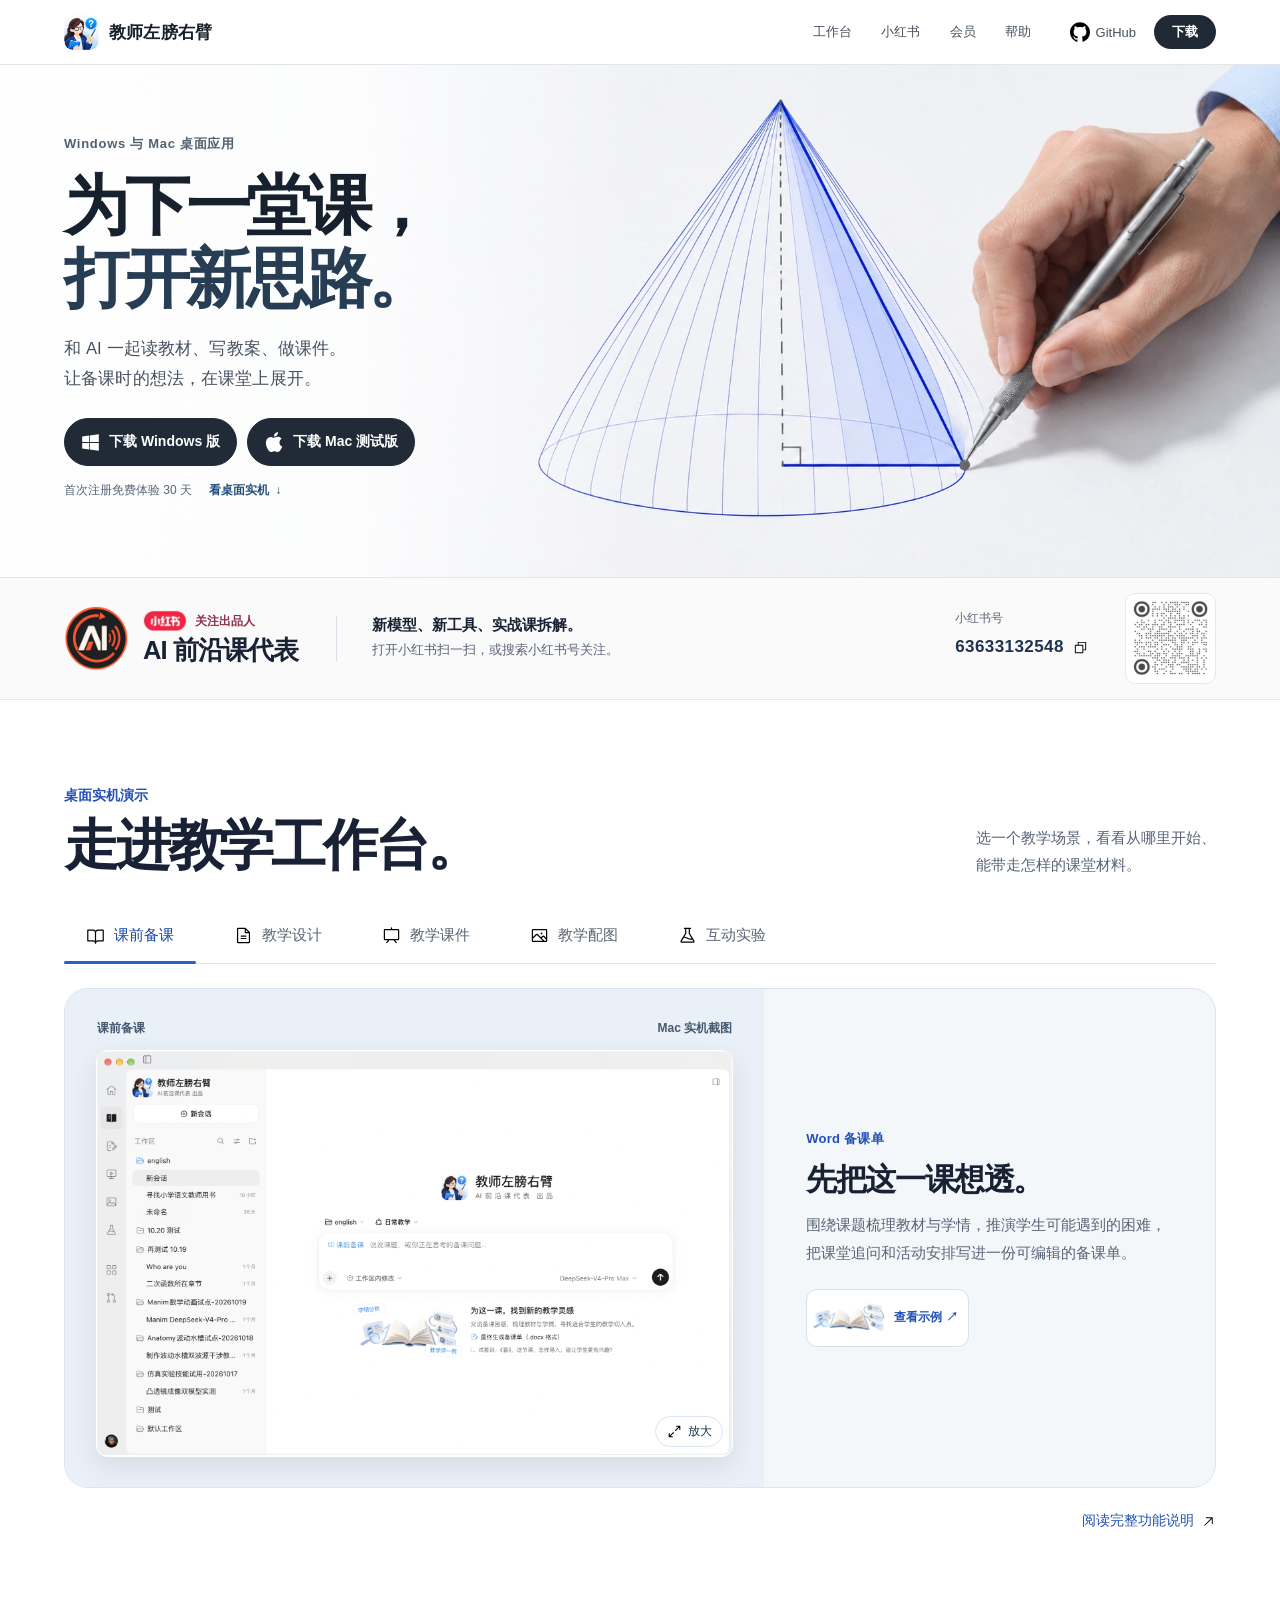
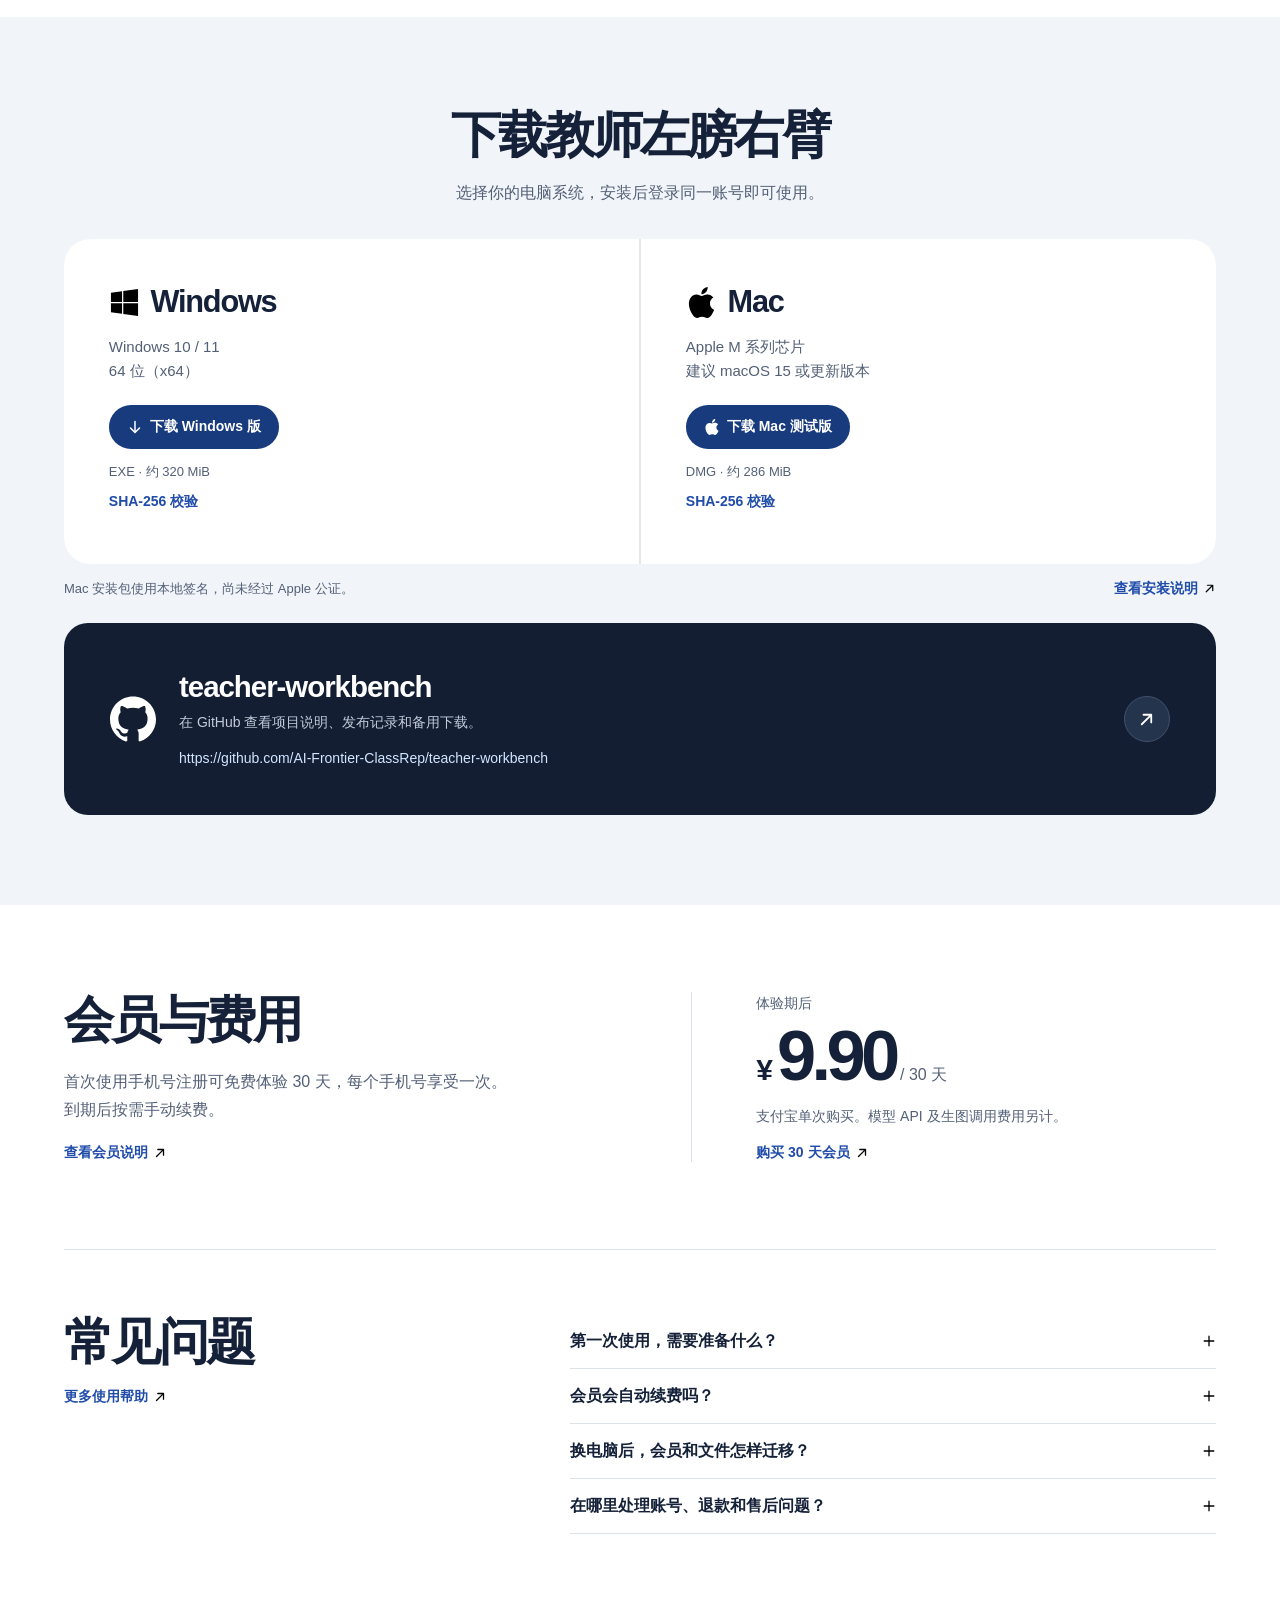
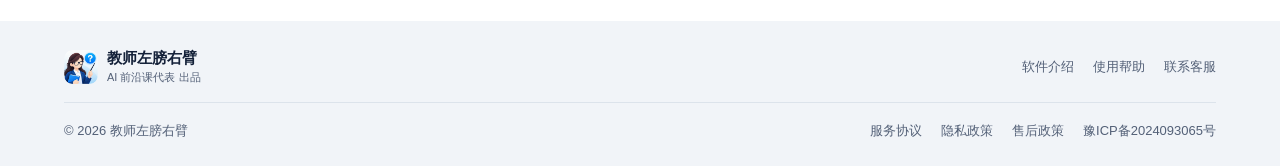
==== index.html @ 5b0a6f9f "使用官网布局发布教师左膀右臂展示页" ====
<!DOCTYPE html>
<html lang="zh-CN">
<head>
  <meta charset="UTF-8">
  <meta name="viewport" content="width=device-width,initial-scale=1">
  <meta name="theme-color" content="#fafaf9">
  <meta name="description" content="教师左膀右臂是面向中小学教师的 AI 桌面教学工作台。下载 Windows 或 Mac 版，制作备课单、教案、课件、教学配图和仿真实验。">
  <link rel="icon" href="assets/teacher-icon.webp">
  <link rel="stylesheet" href="site.css">
  <link rel="stylesheet" href="lower.css">
  <meta name="referrer" content="strict-origin-when-cross-origin">
  <link rel="canonical" href="https://accounts.iris-pro.com.cn/">
  <title>教师左膀右臂 · AI 桌面教学工作台</title>
  <script defer src="site.js"></script>
</head>
<body id="top">
<a href="#main" class="skip">跳至正文</a>
<header class="mast">
  <div class="wrap mast-row">
    <a class="brand" href="#top"><img src="assets/teacher-icon.webp" alt="" width="35" height="35">教师左膀右臂</a>
    <nav aria-label="主导航">
      <a href="#studio">工作台</a><a href="#follow">小红书</a><a href="#membership">会员</a><a href="#help">帮助</a>
    </nav>
    <div class="mast-actions">
      <a class="git" href="https://github.com/AI-Frontier-ClassRep/teacher-workbench" target="_blank" rel="noopener noreferrer" aria-label="打开 GitHub 项目"><img src="assets/brand-github.svg" width="20" height="20" alt=""><span>GitHub</span></a>
      <a class="mast-dl" href="#download">下载</a>
    </div>
  </div>
</header>
<main id="main">
  <section class="hero" aria-labelledby="hero-title">
    <div class="hero-art">
      <img class="hero-poster" src="assets/teaching-cone.webp" alt="手与白纸上的圆锥教学示意" width="1923" height="818" fetchpriority="high">
      <video id="hero-film" data-src="assets/teaching-cone.mp4" poster="assets/teaching-cone.webp" width="1923" height="818" autoplay muted loop playsinline preload="none" aria-hidden="true" hidden></video>
      <button class="motion-control" id="motion-control" type="button" aria-controls="hero-film" hidden>播放动画</button>
    </div>
    <div class="wrap hero-wrap">
      <div class="hero-copy">
        <p class="platform-line">Windows 与 Mac 桌面应用</p>
        <h1 id="hero-title">为下一堂课，<br><span>打开新思路。</span></h1>
        <p class="hero-intro">和 AI 一起读教材、写教案、做课件。<br>让备课时的想法，在课堂上展开。</p>
        <div class="hero-downloads">
          <a href="https://download.iris-pro.com.cn/downloads/%E6%95%99%E5%B8%88%E5%B7%A6%E8%86%80%E5%8F%B3%E8%87%82-2.2.9.20261102.5.exe"><img src="assets/brand-windows.svg" width="19" height="19" alt="">下载 Windows 版</a>
          <a href="https://download.iris-pro.com.cn/downloads/Teacher-Workbench-2.2.9-mac-arm64-test.dmg"><img src="assets/brand-apple.svg" width="20" height="20" alt="">下载 Mac 测试版</a>
        </div>
        <div class="hero-foot"><span>首次注册免费体验 30 天</span><a href="#studio">看桌面实机 <span aria-hidden="true">↓</span></a></div>
      </div>
    </div>
  </section>

  <section class="social" id="follow" aria-labelledby="follow-name">
    <div class="wrap social-row">
      <div class="social-person">
        <img class="avatar" src="assets/ai-frontier-logo.webp" alt="AI 前沿课代表标志" width="72" height="72">
        <div><div class="social-label"><img src="assets/xiaohongshu-logo.webp" alt="小红书" width="48" height="25"><span>关注出品人</span></div>
        <h2 id="follow-name">AI 前沿课代表</h2></div>
      </div>
      <div class="social-description"><strong>新模型、新工具、实战课拆解。</strong><p>打开小红书扫一扫，或搜索小红书号关注。</p></div>
      <div class="social-number"><span>小红书号</span>
        <button id="copy-id" type="button" aria-label="复制小红书号 63633132548"><span>63633132548</span><img src="assets/icon-copy.svg" alt="" width="15" height="15"></button>
        <small id="copy-status" role="status"></small>
      </div>
      <button class="qr-open" data-preview="assets/xiaohongshu-qr.webp" data-title="扫码关注 AI 前沿课代表" data-qr type="button"><img src="assets/xiaohongshu-qr.webp" width="86" height="86" alt="放大小红书关注二维码"></button>
    </div>
  </section>

  <section class="studio wrap" id="studio" aria-labelledby="studio-title">
  <span class="legacy-anchor" id="features" aria-hidden="true"></span>
    <div class="studio-heading">
      <div><p class="eyebrow">桌面实机演示</p><h2 id="studio-title">走进教学工作台。</h2></div>
      <p>选一个教学场景，看看从哪里开始、<br>能带走怎样的课堂材料。</p>
    </div>
    <div class="studio-tabs" role="tablist" aria-label="教学场景">
      <button type="button" id="tab-prep" role="tab" aria-selected="true" aria-controls="studio-content" data-scene="prep"><img src="assets/icon-book.svg" alt="">课前备课</button>
      <button type="button" id="tab-design" role="tab" tabindex="-1" aria-selected="false" aria-controls="studio-content" data-scene="design"><img src="assets/icon-document.svg" alt="">教学设计</button>
      <button type="button" id="tab-slides" role="tab" tabindex="-1" aria-selected="false" aria-controls="studio-content" data-scene="slides"><img src="assets/icon-slides.svg" alt="">教学课件</button>
      <button type="button" id="tab-images" role="tab" tabindex="-1" aria-selected="false" aria-controls="studio-content" data-scene="images"><img src="assets/icon-image.svg" alt="">教学配图</button>
      <button type="button" id="tab-simulation" role="tab" tabindex="-1" aria-selected="false" aria-controls="studio-content" data-scene="simulation"><img src="assets/icon-flask.svg" alt="">互动实验</button>
    </div>
    <div class="studio-content" role="tabpanel" id="studio-content" aria-labelledby="tab-prep" tabindex="0">
      <div class="workbench">
        <div class="stage-meta"><span id="screen-label">课前备课</span><span>Mac 实机截图</span></div>
        <button class="workbench-screen" id="real-screen" type="button" data-preview="assets/mac-prep.webp" data-scene-preview="prep" data-title="课前备课 · 桌面实机" aria-label="放大课前备课实机截图">
          <img class="screenshot-crop" id="screen" src="assets/mac-prep.webp" width="1920" height="1225" alt="课前备课桌面实机界面" loading="lazy">
          <span class="expand"><img src="assets/icon-expand.svg" alt="" width="17" height="17"> 放大</span>
        </button>
      </div>
      <div class="outcome">
        <p class="format" id="format">Word 备课单</p><h3 id="scene-title">先把这一课想透。</h3>
        <p id="scene-desc">围绕课题梳理教材与学情，推演学生可能遇到的困难，把课堂追问和活动安排写进一份可编辑的备课单。</p>
        <div id="sample-list" class="samples"><button type="button" class="sample" data-preview="assets/example-prep.webp" data-title="备课思路示例"><img src="assets/example-prep.webp" alt="备课思路示例" loading="lazy"><span>查看示例 ↗</span></button></div>
      </div>
    </div>
    <a class="more" href="https://accounts.iris-pro.com.cn/pages/product.html">阅读完整功能说明 <img src="assets/icon-external.svg" width="15" height="15" alt=""></a>
  </section>
<section class="as-download" id="download" aria-labelledby="as-download-title">
  <div class="wrap as-download-inner">
    <div class="as-download-head">
      <h2 id="as-download-title">下载教师左膀右臂</h2>
      <p>选择你的电脑系统，安装后登录同一账号即可使用。</p>
    </div>
    <div class="as-platforms">
      <article class="as-platform" aria-labelledby="as-windows-title">
        <h3 id="as-windows-title"><img src="assets/icons/windows.svg" alt="" width="23" height="23">Windows</h3>
        <p class="as-platform-spec">Windows 10 / 11<br>64 位（x64）</p>
        <a class="as-dl-button" href="https://download.iris-pro.com.cn/downloads/%E6%95%99%E5%B8%88%E5%B7%A6%E8%86%80%E5%8F%B3%E8%87%82-2.2.9.20261102.5.exe"><img src="assets/icons/arrow-down.svg" width="16" height="16" alt="">下载 Windows 版</a>
        <p class="as-file-info">EXE · 约 320 MiB</p>
        <a class="as-file-link" href="https://download.iris-pro.com.cn/downloads/SHA256.txt" aria-label="下载 Windows 安装包 SHA-256 校验文件">SHA-256 校验</a>
      </article>
      <article id="download-macos" class="as-platform" aria-labelledby="as-mac-title">
        <h3 id="as-mac-title"><img src="assets/icons/apple.svg" alt="" width="23" height="23">Mac</h3>
        <p class="as-platform-spec">Apple M 系列芯片<br>建议 macOS 15 或更新版本</p>
        <a class="as-dl-button" href="https://download.iris-pro.com.cn/downloads/Teacher-Workbench-2.2.9-mac-arm64-test.dmg"><img src="assets/icons/apple.svg" width="16" height="16" alt="">下载 Mac 测试版</a>
        <p class="as-file-info">DMG · 约 286 MiB</p>
        <a class="as-file-link" href="https://download.iris-pro.com.cn/downloads/SHA256-macos.txt" aria-label="下载 Mac 安装包 SHA-256 校验文件">SHA-256 校验</a>
      </article>
    </div>
    <div class="as-install-note">
      <p>Mac 安装包使用本地签名，尚未经过 Apple 公证。</p>
      <a href="https://accounts.iris-pro.com.cn/pages/help.html#installation">查看安装说明 <img src="assets/icons/arrow-up-right.svg" width="13" height="13" alt=""></a>
    </div>
    <div class="as-project">
      <img class="as-gh-icon" src="assets/icons/github.svg" alt="GitHub" width="46" height="46">
      <div class="as-project-copy">
        <h3>teacher-workbench</h3>
        <p>在 GitHub 查看项目说明、发布记录和备用下载。</p>
        <a class="as-gh-address" href="https://github.com/AI-Frontier-ClassRep/teacher-workbench" target="_blank" rel="noopener noreferrer">https://github.com/<wbr>AI-Frontier-ClassRep/<wbr>teacher-workbench</a>
      </div>
      <a class="as-gh-go" aria-label="在新标签页打开 GitHub 项目 teacher-workbench" href="https://github.com/AI-Frontier-ClassRep/teacher-workbench" target="_blank" rel="noopener noreferrer"><img src="assets/icons/arrow-up-right.svg" alt="" width="19" height="19"></a>
    </div>
  </div>
</section>

<section class="as-membership" id="membership" aria-labelledby="as-member-title">
  <span class="legacy-anchor" id="pricing" aria-hidden="true"></span>
  <div class="wrap as-member-inner">
    <div class="as-member-intro">
      <h2 id="as-member-title">会员与费用</h2>
      <p>首次使用手机号注册可免费体验 30 天，每个手机号享受一次。到期后按需手动续费。</p>
      <a class="as-text-link" href="https://accounts.iris-pro.com.cn/pages/membership.html">查看会员说明 <img src="assets/icons/arrow-up-right.svg" alt="" width="14" height="14"></a>
    </div>
    <div class="as-price">
      <p>体验期后</p>
      <div class="as-price-number"><span>¥</span><strong>9.90</strong><span> / 30 天</span></div>
      <p>支付宝单次购买。模型 API 及生图调用费用另计。</p>
      <a class="as-text-link" href="https://accounts.iris-pro.com.cn/pages/checkout.html" target="_blank" rel="noopener noreferrer">购买 30 天会员 <img src="assets/icons/arrow-up-right.svg" width="14" height="14" alt=""></a>
    </div>
  </div>
</section>

<section class="as-help" id="help" aria-labelledby="as-help-title">
  <span class="legacy-anchor" id="faq" aria-hidden="true"></span>
  <div class="wrap as-help-inner">
    <div class="as-help-intro">
      <h2 id="as-help-title">常见问题</h2>
      <a class="as-text-link" href="https://accounts.iris-pro.com.cn/pages/help.html">更多使用帮助 <img src="assets/icons/arrow-up-right.svg" width="14" height="14" alt=""></a>
    </div>
    <div class="as-questions">
      <details><summary>第一次使用，需要准备什么？</summary><p>安装桌面应用并登录账号，在设置中配置自己的模型 API，再选择工作区和教学功能开始备课。</p></details>
      <details><summary>会员会自动续费吗？</summary><p>到期后由你决定是否继续使用。每次手动续费延长 30 天，仍在有效期内的会员会从原到期日继续延长。</p></details>
      <details><summary>换电脑后，会员和文件怎样迁移？</summary><p>用原手机号登录即可继续使用已有会员。工作区文件保存在本机，换电脑前请自行备份和迁移。</p></details>
      <details><summary>在哪里处理账号、退款和售后问题？</summary><p>可以通过客服邮箱 <a href="mailto:982241633@qq.com">982241633@qq.com</a> 联系，或查看<a href="https://accounts.iris-pro.com.cn/policies/support">售后支持与账号注销说明</a>。</p></details>
    </div>
  </div>
</section>

</main>
<footer class="as-footer">
  <div class="wrap">
    <div class="as-footer-main">
      <div class="as-footer-brand"><img src="assets/teacher-icon.webp" width="34" height="34" alt=""><span>教师左膀右臂<small>AI 前沿课代表 出品</small></span></div>
      <nav aria-label="官网与服务"><a href="https://accounts.iris-pro.com.cn/pages/product.html">软件介绍</a><a href="https://accounts.iris-pro.com.cn/pages/help.html">使用帮助</a><a href="mailto:982241633@qq.com">联系客服</a></nav>
    </div>
    <div class="as-footer-legal">
      <span>© 2026 教师左膀右臂</span>
      <nav aria-label="政策与备案"><a href="https://accounts.iris-pro.com.cn/policies/terms">服务协议</a><a href="https://accounts.iris-pro.com.cn/policies/privacy">隐私政策</a><a href="https://accounts.iris-pro.com.cn/policies/support">售后政策</a><a href="https://beian.miit.gov.cn/" target="_blank" rel="noopener noreferrer">豫ICP备2024093065号</a></nav>
    </div>
  </div>
</footer>

<dialog id="viewer" aria-labelledby="viewer-title">
  <div class="viewer-body">
    <div class="viewer-head"><h2 id="viewer-title"></h2><button class="close" id="viewer-close" type="button" aria-label="关闭预览"><img src="assets/icon-close.svg" width="20" height="20" alt=""></button></div>
    <img class="viewer-image" id="viewer-image" alt="">
    <a id="save-card" href="assets/xiaohongshu-profile-card.jpg" download="AI前沿课代表-小红书名片.jpg" hidden>保存完整小红书名片</a>
  </div>
</dialog>
</body></html>
---- site.css ----
:root {
  color-scheme: light;
  font-family: -apple-system, BlinkMacSystemFont, "PingFang SC", "Microsoft YaHei", "Noto Sans CJK SC", sans-serif;
  color: #192234;
  background: white;
  -webkit-font-smoothing: antialiased;
  --ink: #111b2a;
  --muted: #586477;
  --blue: #224fb5;
  --pad: clamp(20px,5vw,76px);
}
*, *::before, *::after {box-sizing:border-box}
body,h1,h2,h3,p {margin:0}
a {color:inherit;text-decoration:none}
img {display:block;max-width:100%}
button {font:inherit;color:inherit;cursor:pointer}
button,a {-webkit-tap-highlight-color:transparent}
:focus-visible {outline:3px solid #559bf5;outline-offset:4px}
[hidden] {display:none!important}
.wrap {width:min(1220px,calc(100% - var(--pad)*2)); margin-inline:auto}
section[id] {scroll-margin-top:76px}
.skip {position:fixed;z-index:20;top:6px;left:6px;transform:translateY(-160%);padding:12px;background:white;border-radius:8px}
.skip:focus {transform:none}
.mast {position:sticky;top:0;z-index:10;background:rgb(255 255 255 / 95%);backdrop-filter:blur(18px);color:#19202c;border-bottom:1px solid #e3e6e8}
.mast-row {height:64px;display:flex;align-items:center;gap:clamp(18px,3vw,46px)}
.brand {display:inline-flex;align-items:center;gap:10px;font-size:17px;font-weight:650;white-space:nowrap;letter-spacing:.012em}
.brand img {border-radius:9px}
.mast nav {display:flex;align-items:center;gap:clamp(14px,2.3vw,38px);margin-left:auto}
.mast nav a,.git {min-height:44px;display:inline-flex;align-items:center;color:#46505c;font-size:13px;font-weight:520;white-space:nowrap}
.mast nav a:hover,.git:hover {color:#131b27;text-decoration:underline;text-underline-offset:5px}
.mast-actions {display:flex;align-items:center;gap:18px}
.git {gap:6px}
.git img {display:block}
.mast-dl {display:grid;place-items:center;padding:8px 18px;background:#202a35;color:#fff;border-radius:30px;font-size:13px;font-weight:650}
.hero {
  position:relative; isolation:isolate; overflow:hidden;
  background:#fafaf9; color:#16212d;
}
.hero-art {position:absolute;inset:0;z-index:0;overflow:hidden;margin:0}
.hero-art > img, .hero-art > video {
  position:absolute;inset:0;width:100%;height:100%;object-fit:cover;object-position:center;
}
.hero-art::after {
  content:"";position:absolute;inset:0;pointer-events:none;
  background:linear-gradient(90deg,rgba(255,255,255,.94),rgba(255,255,255,.84) 27%,rgba(255,255,255,.32) 42%,transparent 50%);
}
.hero-wrap {min-height:clamp(468px,40vw,660px);display:flex;align-items:center;position:relative;pointer-events:none}
.hero-copy {padding:38px 0 44px;max-width:46%;pointer-events:auto}
.platform-line {color:#526170;font-size:13px;letter-spacing:.055em;font-weight:600}
.hero h1 {font-size:clamp(51px,5.05vw,80px);line-height:1.12;letter-spacing:-.065em;font-weight:720;margin:17px 0 19px}
.hero h1 span {color:#263d53}
.hero-intro {color:#465260;font-size:clamp(15px,1.3vw,19px);line-height:1.8;letter-spacing:.008em}
.hero-downloads {display:flex;gap:10px;margin:24px 0 14px}
.hero-downloads a {
  display:inline-flex;align-items:center;justify-content:center;gap:9px;min-height:48px;min-width:155px;padding:0 16px;
  border-radius:24px;border:1px solid #202b37;background:#202b37;color:#fff;
  font-size:14px;font-weight:650;white-space:nowrap;transition:background .18s,transform .18s;
}
.hero-downloads img {filter:invert(1)}
.hero-downloads a:hover {transform:translateY(-2px);background:#324457}
.hero-foot {display:flex;align-items:center;flex-wrap:wrap;gap:7px 17px;color:#576575;font-size:12px;line-height:1.7}
.hero-foot a {font-weight:650;color:#234f7d}
.hero-foot a:hover {text-decoration:underline}
.hero-foot a span {margin-left:3px}
.motion-control {
  position:absolute;z-index:1;right:var(--pad);bottom:17px;min-height:40px;
  border-radius:22px;border:1px solid #cad1d6;background:rgb(255 255 255 / 93%);
  color:#283642;font-size:12px;font-weight:600;padding:0 16px;
}
.motion-control:hover {background:white;border-color:#7a8b96}
.social {background:#fafafa;border-block:1px solid #e4e6e8}
.social-row {display:grid;grid-template-columns:auto minmax(150px,1fr) auto auto;gap:clamp(18px,2.9vw,46px);align-items:center;padding-block:15px}
.social-person {display:flex;align-items:center;gap:14px}
.avatar {width:65px;height:65px;border-radius:50%}
.social-label {display:flex;align-items:center;gap:8px;color:#8e3049;font-size:12px;font-weight:600}
.social-label img {width:44px;height:auto;mix-blend-mode:multiply}
.social-person h2 {font-size:clamp(20px,2vw,29px);letter-spacing:-.035em;margin-top:3px;line-height:1.25;white-space:nowrap}
.social-description {padding-left:clamp(12px,2.8vw,40px);border-left:1px solid #d9dfea}
.social-description strong {font-size:15px}
.social-description p {margin-top:5px;font-size:13px;line-height:1.6;color:var(--muted)}
.social-number {position:relative;display:grid;align-content:center;color:var(--muted);font-size:12px}
.social-number button {display:flex;align-items:center;gap:9px;min-height:40px;padding:0;border:0;background:transparent;color:#21334f;font-size:17px;font-weight:660;font-variant-numeric:tabular-nums;letter-spacing:.025em}
#copy-status:not(:empty) {position:absolute;bottom:-10px;color:#11578b;white-space:nowrap}
.qr-open {display:block;padding:1px;border:1px solid #e5e8ef;border-radius:10px;overflow:hidden;background:white}
.qr-open img {width:87px;height:auto}
.qr-open:hover {border-color:#a3b5cf}
.studio {padding-block:clamp(58px,6.8vw,103px)}
.studio-heading {display:flex;align-items:flex-end;justify-content:space-between;gap:20px}
.eyebrow {color:var(--blue);font-size:14px;font-weight:650}
.studio-heading h2 {margin-top:7px;font-size:clamp(38px,4.3vw,64px);font-weight:720;line-height:1.2;letter-spacing:-.058em}
.studio-heading>p {color:var(--muted);font-size:15px;line-height:1.8}
.studio-tabs {display:flex;align-items:stretch;justify-content:flex-start;gap:clamp(5px,1.3vw,19px);margin-top:30px;border-bottom:1px solid #dee4ec}
.studio-tabs button {position:relative;display:flex;align-items:center;justify-content:center;gap:9px;border:0;background:transparent;color:#5b6573;min-height:55px;padding:0 clamp(10px,1.7vw,27px);font-weight:590;font-size:15px}
.studio-tabs button::after {content:"";position:absolute;bottom:-1px;left:0;right:0;height:3px;background:transparent;border-radius:3px}
.studio-tabs button[aria-selected=true] {color:#1544aa}
.studio-tabs button[aria-selected=true]::after {background:#295fcd}
.studio-tabs button:hover {background:#f3f6fa}
.studio-tabs img {width:19px;height:19px}
.studio-content {display:grid;grid-template-columns:minmax(0,1.55fr) minmax(0,1fr);align-items:stretch;gap:0;margin-top:24px;overflow:hidden;border:1px solid #dde4ed;border-radius:24px;background:#f4f7fa}
.workbench {padding:clamp(16px,2.4vw,36px);background:#eaf0f7}
.stage-meta {display:flex;justify-content:space-between;gap:7px;margin:0 1px 13px;color:#465870;font-size:12px;font-weight:600}
.workbench-screen {position:relative;display:block;width:100%;padding:0;border:0;border-radius:12px;overflow:hidden;box-shadow:0 10px 26px #263c591c;background:white}
.workbench-screen>img {width:100%;height:auto}
/* Exclude the capture rails and desktop pixels outside the rounded Mac window. */
.screenshot-crop {clip-path:inset(.41% .26% round 1.25% / 1.96%)}
.expand {position:absolute;bottom:10px;right:10px;display:flex;align-items:center;gap:5px;border-radius:18px;border:1px solid #d9e4ef;padding:6px 10px;background:#fff;color:#183150;font-size:12px}
.outcome {display:flex;flex-direction:column;justify-content:center;min-width:0;padding:clamp(20px,3.3vw,53px)}
.format {color:var(--blue);font:600 13px/1.4 -apple-system,"PingFang SC",sans-serif;letter-spacing:.02em}
.outcome h3 {margin:12px 0;font-size:clamp(25px,2.45vw,39px);line-height:1.25;letter-spacing:-.045em}
#scene-desc {color:var(--muted);font-size:15px;line-height:1.85}
.samples {display:flex;flex-wrap:wrap;gap:9px;margin-top:22px}
.sample {display:flex;align-items:center;justify-content:flex-start;gap:9px;border:1px solid #dbe1e9;border-radius:11px;padding:4px 10px 4px 4px;background:white;color:var(--blue);font-size:12px;font-weight:620}
.sample>img {width:74px;height:48px;object-fit:contain;border-radius:6px}
.sample:hover {border-color:#87a6c9}
.samples.multi .sample {flex-flow:column;padding:5px;gap:4px;min-width:0;font-size:11px}
.more {width:fit-content;display:flex;align-items:center;gap:7px;margin:24px 0 0 auto;color:var(--blue);font-size:14px;font-weight:590}
.more:hover {text-decoration:underline}
dialog {width:fit-content;max-width:calc(100vw - 22px);max-height:calc(100dvh - 24px);padding:0;color:var(--ink);border:0;border-radius:18px;background:white;box-shadow:0 24px 80px #0006;overflow:auto}
dialog::backdrop {background:rgba(2,10,23,.77);backdrop-filter:blur(5px)}
body:has(dialog[open]) {overflow:hidden}
.viewer-body {padding:12px;display:grid;justify-items:center}
.viewer-head {width:100%;display:flex;align-items:center;justify-content:space-between;gap:12px;margin:0 0 9px}
.viewer-head h2 {font-size:15px;padding-left:5px}
.close {display:grid;place-items:center;width:40px;height:40px;border:0;border-radius:50%;background:#edf1f6}
.viewer-image {border-radius:7px;width:auto;max-width:min(1120px,100%);max-height:calc(100dvh - 150px);object-fit:contain}
#viewer[data-mode=qr] {width:min(395px,calc(100% - 30px))}
#viewer[data-mode=qr] .viewer-image {width:265px}
.viewer-body>a {display:block;margin-top:12px;padding:5px;color:var(--blue);font-size:14px;font-weight:620}
@media(max-width:940px) {
  .social-description {display:none}
  .social-row {grid-template-columns:minmax(0,1fr) auto auto}
  .hero-wrap {min-height:440px}
  .hero h1 {font-size:clamp(48px,6.2vw,65px)}
  .hero-downloads a {min-width:137px;padding:0 10px}
}
@media(max-width:710px) {
  :root {--pad:clamp(16px,4.8vw,28px)}
  .mast-row {height:55px;gap:12px}
  .brand {font-size:15px;gap:7px}.brand img {width:29px;height:29px}
  .mast nav {gap:15px}.mast nav a:nth-last-child(-n+2) {display:none}
  .mast-actions {gap:12px}.git {min-width:28px;justify-content:center}.git span {display:none}
  .mast-dl {padding:7px 13px}
  .hero {display:flex;flex-direction:column;background:#fff}
  .hero-art {position:relative;order:2;width:100%;height:clamp(175px,56vw,342px);margin:0}
  .hero-art > img,.hero-art > video {object-fit:cover;object-position:right center}
  .hero-art::after {background:linear-gradient(to bottom,#fff,transparent 12%);}
  .hero-wrap {min-height:0;order:1;justify-content:center}
  .hero-copy {text-align:center;max-width:100%;padding:28px 0 13px}
  .motion-control {right:12px;bottom:10px;min-height:38px;padding:0 13px;}
  .platform-line {font-size:12px}
  .hero h1 {font-size:clamp(41px,8.2vw,56px);margin:11px 0;line-height:1.12}
  .hero-intro {font-size:14px;line-height:1.65}
  .hero-downloads {display:grid;grid-template-columns:1fr 1fr;gap:8px;margin:17px auto 9px}
  .hero-downloads a {min-width:0;min-height:44px;font-size:13px;padding-inline:12px;border-radius:22px;gap:6px}
  .hero-downloads img {width:16px;height:16px}
  .hero-foot {justify-content:center;gap:9px;font-size:11px}
  .social-row {grid-template-columns:1fr auto;gap:0 8px;padding-block:10px}
  .social-person {gap:10px}.avatar {width:44px;height:44px}
  .social-label {font-size:11px}.social-label img {width:38px}
  .social-person h2 {font-size:20px}
  .social-number {grid-column:1;display:flex;align-items:center;gap:6px;margin-top:2px;font-size:11px}
  .social-number button {font-size:14px;min-height:32px;gap:5px}
  #copy-status:not(:empty) {position:static;font-size:10px}
  .qr-open {grid-column:2;grid-row:1 / 3}.qr-open img {width:79px}
  .studio-heading {display:block}.studio-heading>p {font-size:14px;margin-top:11px}.studio-heading>p br {display:none}
  .studio {padding-block:52px}
  .studio-tabs {display:grid;grid-template-columns:repeat(5,minmax(0,1fr));gap:0;margin-top:19px}
  .studio-tabs button {flex-direction:column;gap:4px;min-height:57px;padding:5px 0;font-size:12px;white-space:nowrap}
  .studio-content {grid-template-columns:1fr;margin-top:16px;border-radius:18px}
  .stage-meta {margin-bottom:9px}.expand {bottom:6px;right:6px;padding:3px 7px;font-size:10px}
  .outcome {padding:22px}.outcome h3 {font-size:26px;margin:8px 0}
  #scene-desc {font-size:14px}.samples {margin-top:13px}
  .more {margin-top:16px}
}
@media(max-width:400px){
  .mast-row {gap:8px}.mast-actions {gap:6px}
  .mast nav {gap:9px}.mast nav a {font-size:12px}
  .mast-dl {padding-inline:11px}
  .social-number {flex-wrap:wrap}
}
@media(max-width:345px){.mast nav a:nth-child(2){display:none}}
@media(prefers-reduced-motion:reduce){*,*::after,*::before{transition:none!important;scroll-behavior:auto!important}}

.legacy-anchor {display:block;height:0;scroll-margin-top:84px}
#download-macos {scroll-margin-top:84px}
---- lower.css ----
.as-download, .as-membership, .as-help, .as-footer {
  --as-ink: #142139;
  --as-dim: #536077;
  --as-link: #204caa;
  color: var(--as-ink);
  box-sizing: border-box;
}
.as-download h2, .as-membership h2, .as-help h2 {
  margin: 0; font-size: clamp(31px, 3.9vw, 58px); font-weight: 700;
  line-height: 1.16; letter-spacing: -.055em;
}
.as-download h3, .as-download p, .as-membership p, .as-help p, .as-footer p { margin: 0; }
.as-download a, .as-membership a, .as-help a, .as-footer a { text-decoration: none; }
.as-download a:focus-visible, .as-membership a:focus-visible, .as-help :focus-visible, .as-footer a:focus-visible {
  outline: 3px solid #528bff; outline-offset: 4px;
}
.as-download { background: #f1f4f8; padding: clamp(60px, 7vw, 104px) 0; scroll-margin-top: 84px; }
.as-download-inner { max-width: 1200px; }
.as-download-head { text-align: center; }
.as-download-head > p { margin: 14px auto 0; color: var(--as-dim); line-height: 1.7; }
.as-platforms { display: grid; grid-template-columns: repeat(2,minmax(0,1fr)); gap: 2px; margin: 33px auto 0; overflow: hidden; border-radius: 26px; background: #e3e8ef; }
.as-platform { display: grid; justify-items: start; align-content: start; padding: clamp(22px,3.5vw,50px); background: #fff; min-width: 0; }
.as-platform h3 { display: flex; align-items: center; gap: 11px; font-size: clamp(23px,2.4vw,34px); font-weight: 700; letter-spacing: -.04em; line-height: 1.2; }
.as-platform h3 img { width: 1em; height: 1em; }
.as-platform-spec { color: var(--as-dim); margin: 14px 0 21px !important; font-size: 15px; line-height: 1.65; }
.as-dl-button { display: inline-flex; align-items: center; justify-content: center; gap: 7px; border-radius: 22px; min-height: 44px; padding: 0 18px; background: #183b7e; color: #fff; white-space: nowrap; font-size: 14px; font-weight: 650; }
.as-dl-button img { filter: invert(1); }
.as-dl-button:hover { background: #0a2c6c; }
.as-file-info { color: var(--as-dim); font-size: 13px; margin: 14px 0 4px !important; }
.as-file-link, .as-install-note a, .as-text-link { color: var(--as-link); font-weight: 600; font-size: 14px; }
.as-file-link { display: inline-flex; align-items: center; min-height: 34px; }
.as-install-note { margin: 13px 0 23px; display: flex; align-items: baseline; justify-content: space-between; gap: 4px 16px; flex-wrap: wrap; font-size: 13px; color: var(--as-dim); line-height: 1.65; }
.as-install-note a, .as-text-link { display: inline-flex; gap: 5px; align-items: center; }
.as-install-note a:hover, .as-file-link:hover, .as-text-link:hover, .as-footer a:hover { text-decoration: underline; text-underline-offset: 3px; }
.as-project { display: grid; grid-template-columns: auto minmax(0,1fr) auto; align-items: center; gap: 23px; padding: clamp(22px,3.6vw,48px); border-radius: 24px; background: #131e32; color: #f7f9ff; }
.as-gh-icon, .as-gh-go img { filter: invert(1); }
.as-project h3 { color: #fff; font-size: clamp(22px,2.3vw,34px); line-height: 1.2; letter-spacing: -.035em; }
.as-project p { margin: 7px 0 12px; color: #c2cbdb; line-height: 1.65; font-size: 14px; }
.as-gh-address { color: #d2e5ff; overflow-wrap: anywhere; display: inline; font-size: 14px; line-height: 1.6; text-underline-offset: 3px; }
.as-gh-address:hover { text-decoration: underline; }
.as-gh-go { width: 46px; height: 46px; display: grid; place-items: center; background: #25344d; border: 1px solid #42516c; border-radius: 50%; }
.as-gh-go:hover { background: #354969; }
.as-membership, .as-help { padding: clamp(55px,6.8vw,96px) 0; background: #fff; scroll-margin-top: 84px; }
.as-member-inner, .as-help-inner { display: grid; align-items: center; grid-template-columns: minmax(0,1fr) minmax(0,1fr); gap: clamp(30px,8vw,120px); }
.as-member-intro > p { max-width: 455px; margin: 18px 0; font-size: 16px; line-height: 1.8; color: var(--as-dim); }
.as-price { padding: 0 0 0 clamp(30px,5vw,72px); border-left: 1px solid #dce3eb; }
.as-price p { color: var(--as-dim); font-size: 14px; line-height: 1.65; }
.as-price-number { margin: 4px 0 12px; line-height: 1.04; color: var(--as-ink); }
.as-price-number strong { font-size: clamp(50px,5.5vw,86px); font-weight: 650; letter-spacing: -.065em; }
.as-price-number span:first-child { font-size: 30px; font-weight: 550; margin-right: 4px; }
.as-price-number span:last-child { color: var(--as-dim); font-size: 16px; }
.as-price .as-text-link { margin-top: 16px; }
.as-help { padding-top: 0; }
.as-help-inner { align-items: start; border-top: 1px solid #dce3eb; padding-top: clamp(34px,5vw,74px); grid-template-columns: .77fr 1.23fr; }
.as-help-intro > a { margin-top: 16px; }
.as-questions details { border-bottom: 1px solid #dce3eb; padding: 0; background: transparent; }
.as-questions summary { display: flex; justify-content: space-between; align-items: center; gap: 12px; min-height: 54px; padding: 12px 0; list-style: none; font-weight: 600; font-size: 16px; cursor: pointer; }
.as-questions summary::-webkit-details-marker { display: none; }
.as-questions summary::after { content: ""; width: 14px; height: 14px; flex: none; background: url("assets/icons/plus.svg") center / contain no-repeat; transition: transform .2s; }
.as-questions details[open] summary::after { transform: rotate(45deg); }
.as-questions p { padding: 0 22px 16px 0; color: var(--as-dim); font-size: 14px; line-height: 1.75; }
.as-questions a { color: var(--as-link); }
.as-footer { background: #f1f4f8; padding: 28px 0 20px; }
.as-footer-main, .as-footer-legal { display: flex; justify-content: space-between; align-items: center; flex-wrap: wrap; gap: 16px; }
.as-footer-brand { display: flex; align-items: center; gap: 9px; font-size: 15px; font-weight: 650; }
.as-footer-brand img { border-radius: 8px; }
.as-footer-brand small { display: block; color: var(--as-dim); font-size: 11px; font-weight: 500; margin-top: 2px; }
.as-footer nav { display: flex; flex-wrap: wrap; gap: 6px 19px; }
.as-footer a, .as-footer-legal { color: var(--as-dim); font-size: 13px; }
.as-footer a { min-height: 30px; display: inline-flex; align-items: center; }
.as-footer-legal { border-top: 1px solid #dce3eb; margin-top: 17px; padding-top: 13px; }
@media (max-width: 650px) {
  .as-download-head > p { font-size: 14px; }
  .as-platforms { gap: 1px; border-radius: 18px; margin-top: 22px; }
  .as-platform { padding: 19px clamp(8px,2.4vw,15px); }
  .as-platform h3 { font-size: clamp(17px,4.5vw,23px); gap: 6px; }
  .as-platform-spec { font-size: 12px; line-height: 1.55; margin: 9px 0 14px !important; min-height: 3.1em; }
  .as-dl-button { min-height: 42px; font-size: clamp(10px,3vw,13px); padding: 0 8px; gap: 4px; width: 100%; box-sizing: border-box; }
  .as-dl-button img { width: 13px; height: 13px; }
  .as-file-info, .as-file-link, .as-install-note, .as-install-note a { font-size: 12px; }
  .as-install-note { margin-block: 10px 17px; }
  .as-project { grid-template-columns: 35px minmax(0,1fr); gap: 11px; padding: 21px 16px; border-radius: 18px; }
  .as-gh-icon { width: 33px; height: 33px; align-self: start; }
  .as-project h3 { font-size: 21px; }
  .as-project p { font-size: 13px; margin-block: 6px; }
  .as-gh-address { font-size: 13px; }
  .as-gh-go { display: none; }
  .as-member-inner, .as-help-inner { grid-template-columns: 1fr; gap: 22px; }
  .as-price { border-left: 0; border-top: 1px solid #dce3eb; padding: 19px 0 0; }
  .as-member-intro > p { font-size: 14px; margin-block: 11px; }
  .as-footer-main, .as-footer-legal { flex-direction: column; align-items: flex-start; gap: 8px; }
  .as-footer nav { gap: 4px 13px; }
}
@media (max-width: 360px) {
  .as-platform-spec { font-size: 11px; min-height: 3.1em; }
  .as-platform { padding-inline: 7px; }
}
@media (prefers-reduced-motion: reduce) { .as-questions summary::after { transition: none; } }
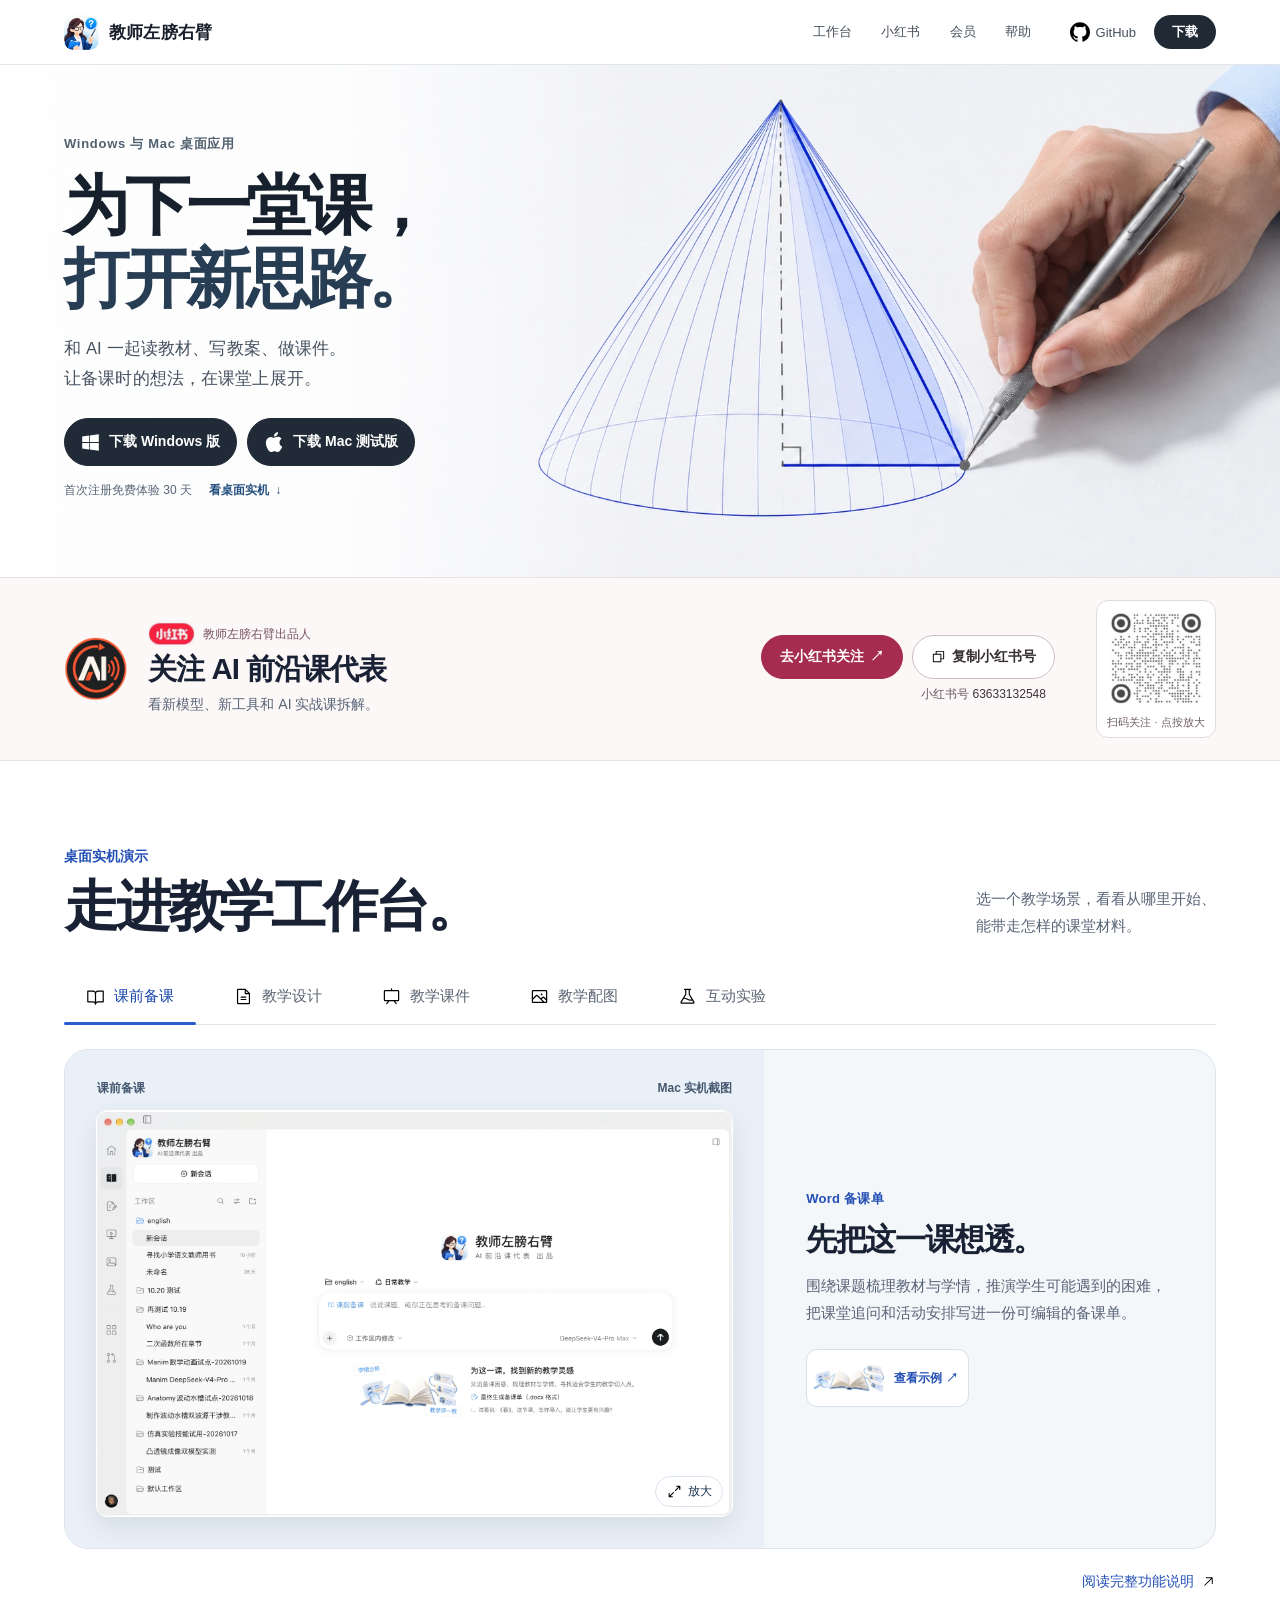
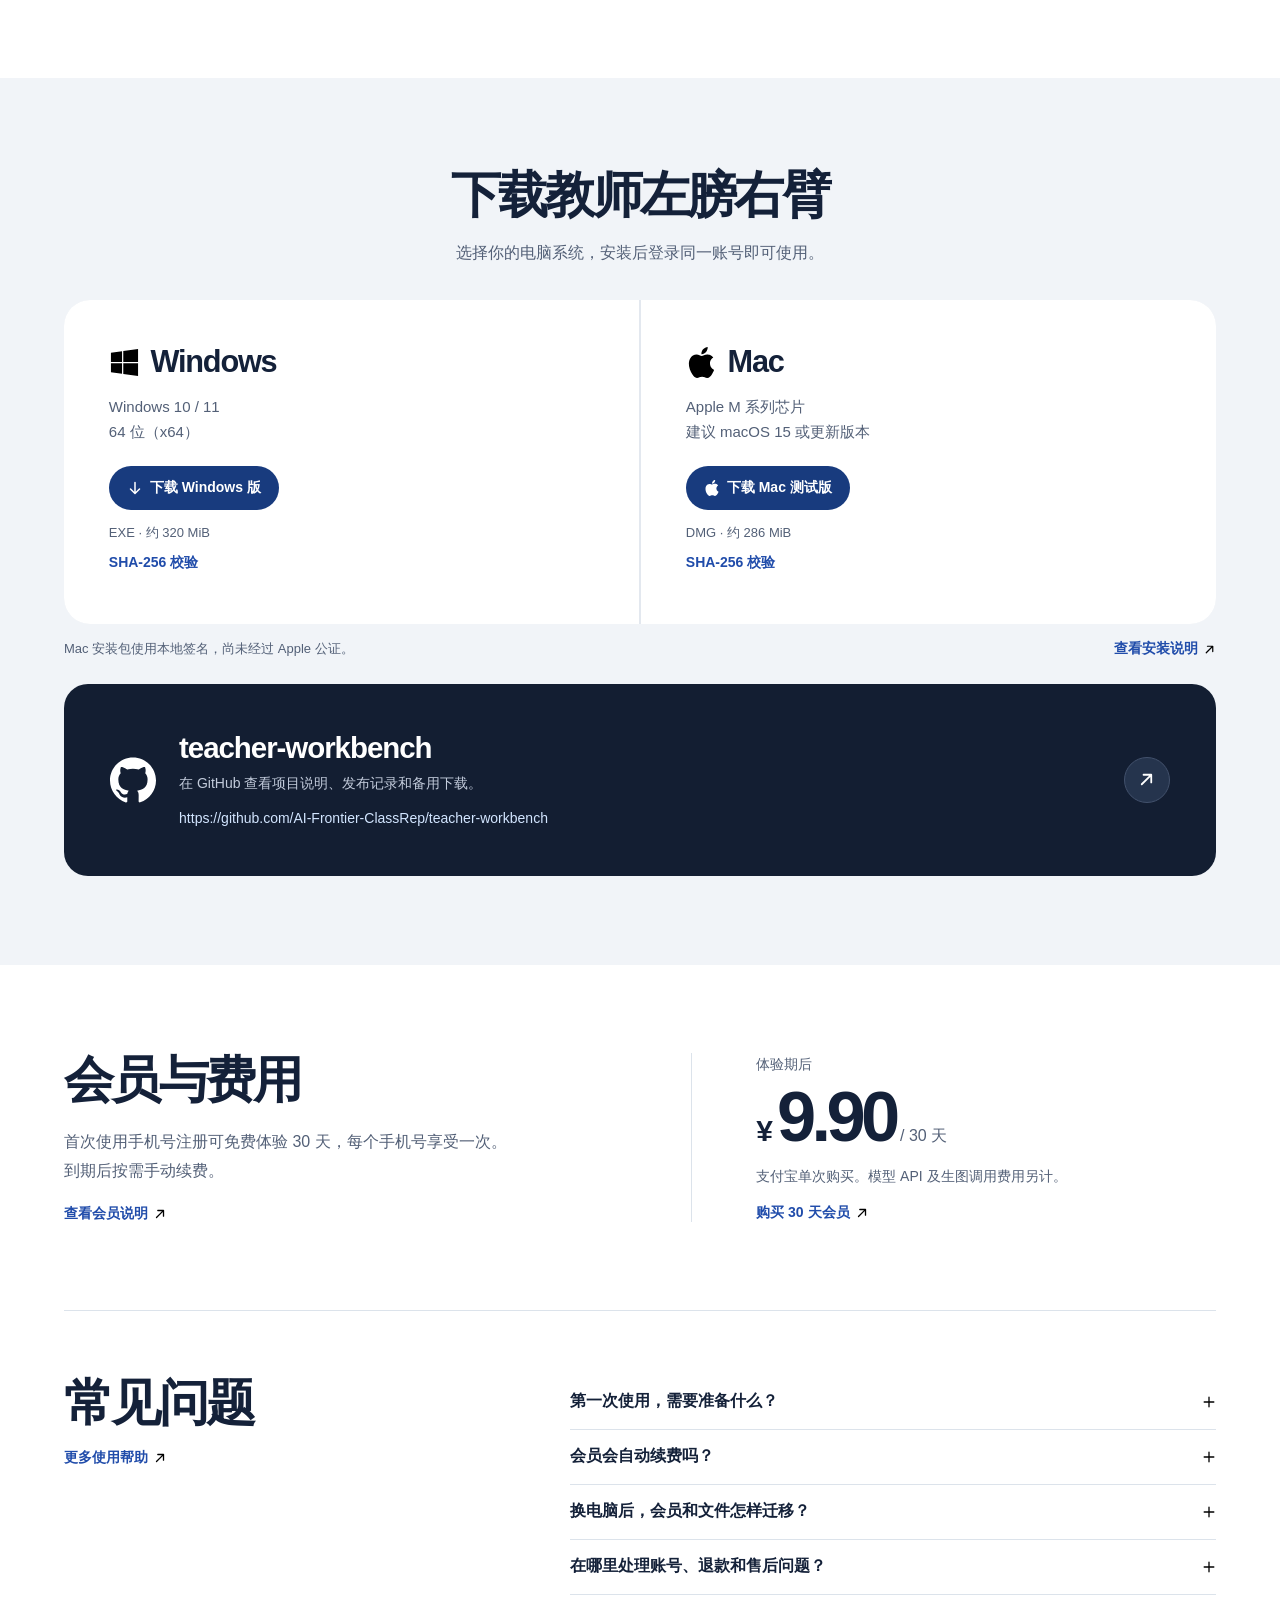
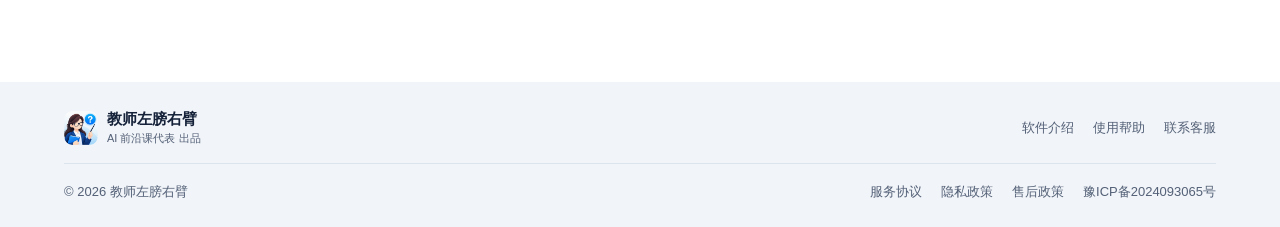
==== commit 668bb989: "突出小红书关注入口，支持直达主页、扫码与复制账号" ====
--- a/index.html
+++ b/index.html
@@ -51,16 +51,20 @@
   <section class="social" id="follow" aria-labelledby="follow-name">
     <div class="wrap social-row">
       <div class="social-person">
-        <img class="avatar" src="assets/ai-frontier-logo.webp" alt="AI 前沿课代表标志" width="72" height="72">
-        <div><div class="social-label"><img src="assets/xiaohongshu-logo.webp" alt="小红书" width="48" height="25"><span>关注出品人</span></div>
-        <h2 id="follow-name">AI 前沿课代表</h2></div>
+        <img class="avatar" src="assets/ai-frontier-logo.webp" alt="" width="72" height="72">
+        <div><p class="social-label"><img src="assets/xiaohongshu-logo.webp" alt="小红书" width="48" height="25"><span>教师左膀右臂出品人</span></p>
+        <h2 id="follow-name">关注 AI 前沿课代表</h2>
+        <p class="social-description">看新模型、新工具和 AI 实战课拆解。</p></div>
       </div>
-      <div class="social-description"><strong>新模型、新工具、实战课拆解。</strong><p>打开小红书扫一扫，或搜索小红书号关注。</p></div>
-      <div class="social-number"><span>小红书号</span>
-        <button id="copy-id" type="button" aria-label="复制小红书号 63633132548"><span>63633132548</span><img src="assets/icon-copy.svg" alt="" width="15" height="15"></button>
-        <small id="copy-status" role="status"></small>
+      <div class="social-actions">
+        <a class="follow-primary" href="https://xhslink.com/m/79b0CqDhBij" target="_blank" rel="noopener noreferrer">去小红书关注 <span aria-hidden="true">↗</span></a>
+        <div class="social-number">
+          <button id="copy-id" type="button" aria-label="复制小红书号 63633132548"><img src="assets/icon-copy.svg" alt="" width="15" height="15">复制小红书号</button>
+          <p>小红书号 <span id="profile-id">63633132548</span></p>
+          <small id="copy-status" role="status"></small>
+        </div>
       </div>
-      <button class="qr-open" data-preview="assets/xiaohongshu-qr.webp" data-title="扫码关注 AI 前沿课代表" data-qr type="button"><img src="assets/xiaohongshu-qr.webp" width="86" height="86" alt="放大小红书关注二维码"></button>
+      <button class="qr-open" data-preview="assets/xiaohongshu-qr.webp" data-title="关注 AI 前沿课代表" data-qr aria-haspopup="dialog" aria-label="放大小红书关注二维码" type="button"><img src="assets/xiaohongshu-qr.webp" width="112" height="112" alt=""><span>扫码关注 · 点按放大</span></button>
     </div>
   </section>
 
@@ -182,6 +186,7 @@
   <div class="viewer-body">
     <div class="viewer-head"><h2 id="viewer-title"></h2><button class="close" id="viewer-close" type="button" aria-label="关闭预览"><img src="assets/icon-close.svg" width="20" height="20" alt=""></button></div>
     <img class="viewer-image" id="viewer-image" alt="">
+    <p class="qr-guide">用小红书扫一扫，进入主页后点「关注」。<span>在手机上，可长按保存二维码，再从小红书「扫一扫」中选择相册。</span></p>
     <a id="save-card" href="assets/xiaohongshu-profile-card.jpg" download="AI前沿课代表-小红书名片.jpg" hidden>保存完整小红书名片</a>
   </div>
 </dialog>
--- a/site.css
+++ b/site.css
@@ -68,22 +68,27 @@
   color:#283642;font-size:12px;font-weight:600;padding:0 16px;
 }
 .motion-control:hover {background:white;border-color:#7a8b96}
-.social {background:#fafafa;border-block:1px solid #e4e6e8}
-.social-row {display:grid;grid-template-columns:auto minmax(150px,1fr) auto auto;gap:clamp(18px,2.9vw,46px);align-items:center;padding-block:15px}
-.social-person {display:flex;align-items:center;gap:14px}
-.avatar {width:65px;height:65px;border-radius:50%}
-.social-label {display:flex;align-items:center;gap:8px;color:#8e3049;font-size:12px;font-weight:600}
-.social-label img {width:44px;height:auto;mix-blend-mode:multiply}
-.social-person h2 {font-size:clamp(20px,2vw,29px);letter-spacing:-.035em;margin-top:3px;line-height:1.25;white-space:nowrap}
-.social-description {padding-left:clamp(12px,2.8vw,40px);border-left:1px solid #d9dfea}
-.social-description strong {font-size:15px}
-.social-description p {margin-top:5px;font-size:13px;line-height:1.6;color:var(--muted)}
-.social-number {position:relative;display:grid;align-content:center;color:var(--muted);font-size:12px}
-.social-number button {display:flex;align-items:center;gap:9px;min-height:40px;padding:0;border:0;background:transparent;color:#21334f;font-size:17px;font-weight:660;font-variant-numeric:tabular-nums;letter-spacing:.025em}
-#copy-status:not(:empty) {position:absolute;bottom:-10px;color:#11578b;white-space:nowrap}
-.qr-open {display:block;padding:1px;border:1px solid #e5e8ef;border-radius:10px;overflow:hidden;background:white}
-.qr-open img {width:87px;height:auto}
-.qr-open:hover {border-color:#a3b5cf}
+.social {background:#fcf8f8;border-block:1px solid #eadfe2}
+.social-row {display:grid;grid-template-columns:minmax(0,1fr) auto auto;gap:clamp(18px,3.2vw,50px);align-items:center;padding-block:22px}
+.social-person {display:flex;align-items:center;gap:clamp(12px,1.6vw,24px)}
+.avatar {flex:none;width:clamp(50px,5vw,72px);height:auto;border-radius:50%}
+.social-label {display:flex;align-items:center;gap:8px;color:#775260;font-size:12px;font-weight:580}
+.social-label img {width:47px;height:auto;mix-blend-mode:multiply}
+.social-person h2 {font-size:clamp(23px,2.3vw,35px);letter-spacing:-.035em;margin:5px 0;line-height:1.25}
+.social-description {font-size:14px;line-height:1.6;color:var(--muted)}
+.social-actions {display:flex;align-items:flex-start;gap:9px}
+.follow-primary,.social-number button {display:inline-flex;align-items:center;justify-content:center;gap:6px;min-height:44px;padding:0 18px;border-radius:25px;font-size:14px;font-weight:650;white-space:nowrap}
+.follow-primary {background:#a52b4f;border:1px solid #a52b4f;color:white}
+.follow-primary:hover {background:#8c203f}
+.social-number {position:relative;text-align:center}
+.social-number button {border:1px solid #cfbec3;background:#fff;color:#362e32}
+.social-number button:hover,.qr-open:hover {border-color:#a52b4f}
+.social-number p {margin-top:7px;font-size:12px;color:#645860;white-space:nowrap}
+#profile-id {font-variant-numeric:tabular-nums;color:#3e333b}
+#copy-status:not(:empty) {position:absolute;top:100%;inset-inline:0;padding-top:2px;color:#7a2847;white-space:nowrap;font-size:11px}
+.qr-open {display:grid;justify-items:center;gap:2px;padding:5px 6px 6px;border:1px solid #e4d9dd;border-radius:12px;background:#fff}
+.qr-open img {width:106px;height:auto}
+.qr-open span {font-size:11px;color:#6f5e65;line-height:1.5}
 .studio {padding-block:clamp(58px,6.8vw,103px)}
 .studio-heading {display:flex;align-items:flex-end;justify-content:space-between;gap:20px}
 .eyebrow {color:var(--blue);font-size:14px;font-weight:650}
@@ -125,10 +130,14 @@
 .viewer-image {border-radius:7px;width:auto;max-width:min(1120px,100%);max-height:calc(100dvh - 150px);object-fit:contain}
 #viewer[data-mode=qr] {width:min(395px,calc(100% - 30px))}
 #viewer[data-mode=qr] .viewer-image {width:265px}
+.qr-guide {display:none}
+#viewer[data-mode=qr] .qr-guide {display:block;text-align:center;margin:10px 12px 0;font-size:14px;line-height:1.65}
+.qr-guide span {display:block;margin-top:4px;color:var(--muted);font-size:12px}
 .viewer-body>a {display:block;margin-top:12px;padding:5px;color:var(--blue);font-size:14px;font-weight:620}
 @media(max-width:940px) {
-  .social-description {display:none}
-  .social-row {grid-template-columns:minmax(0,1fr) auto auto}
+  .social-row {gap:16px}
+  .follow-primary,.social-number button {padding-inline:12px}
+  .qr-open img {width:91px}
   .hero-wrap {min-height:440px}
   .hero h1 {font-size:clamp(48px,6.2vw,65px)}
   .hero-downloads a {min-width:137px;padding:0 10px}
@@ -154,14 +163,14 @@
   .hero-downloads a {min-width:0;min-height:44px;font-size:13px;padding-inline:12px;border-radius:22px;gap:6px}
   .hero-downloads img {width:16px;height:16px}
   .hero-foot {justify-content:center;gap:9px;font-size:11px}
-  .social-row {grid-template-columns:1fr auto;gap:0 8px;padding-block:10px}
-  .social-person {gap:10px}.avatar {width:44px;height:44px}
-  .social-label {font-size:11px}.social-label img {width:38px}
-  .social-person h2 {font-size:20px}
-  .social-number {grid-column:1;display:flex;align-items:center;gap:6px;margin-top:2px;font-size:11px}
-  .social-number button {font-size:14px;min-height:32px;gap:5px}
-  #copy-status:not(:empty) {position:static;font-size:10px}
-  .qr-open {grid-column:2;grid-row:1 / 3}.qr-open img {width:79px}
+  .social-row {grid-template-columns:minmax(0,1fr) auto;gap:14px 12px;padding-block:20px 25px}
+  .social-person {grid-column:1;grid-row:1;gap:12px}.avatar {width:48px}
+  .social-label {font-size:11px}.social-label img {width:42px}
+  .social-person h2 {font-size:clamp(21px,4.7vw,28px)}
+  .social-description {font-size:13px}
+  .social-actions {grid-column:1 / -1;grid-row:2;align-items:flex-start}
+  .social-actions .follow-primary,.social-actions .social-number button {padding-inline:20px}
+  .qr-open {grid-column:2;grid-row:1}.qr-open img {width:86px}
   .studio-heading {display:block}.studio-heading>p {font-size:14px;margin-top:11px}.studio-heading>p br {display:none}
   .studio {padding-block:52px}
   .studio-tabs {display:grid;grid-template-columns:repeat(5,minmax(0,1fr));gap:0;margin-top:19px}
@@ -172,11 +181,13 @@
   #scene-desc {font-size:14px}.samples {margin-top:13px}
   .more {margin-top:16px}
 }
+@media(max-width:475px){
+  .social-person .avatar {display:none}
+}
 @media(max-width:400px){
   .mast-row {gap:8px}.mast-actions {gap:6px}
   .mast nav {gap:9px}.mast nav a {font-size:12px}
   .mast-dl {padding-inline:11px}
-  .social-number {flex-wrap:wrap}
 }
 @media(max-width:345px){.mast nav a:nth-child(2){display:none}}
 @media(prefers-reduced-motion:reduce){*,*::after,*::before{transition:none!important;scroll-behavior:auto!important}}
